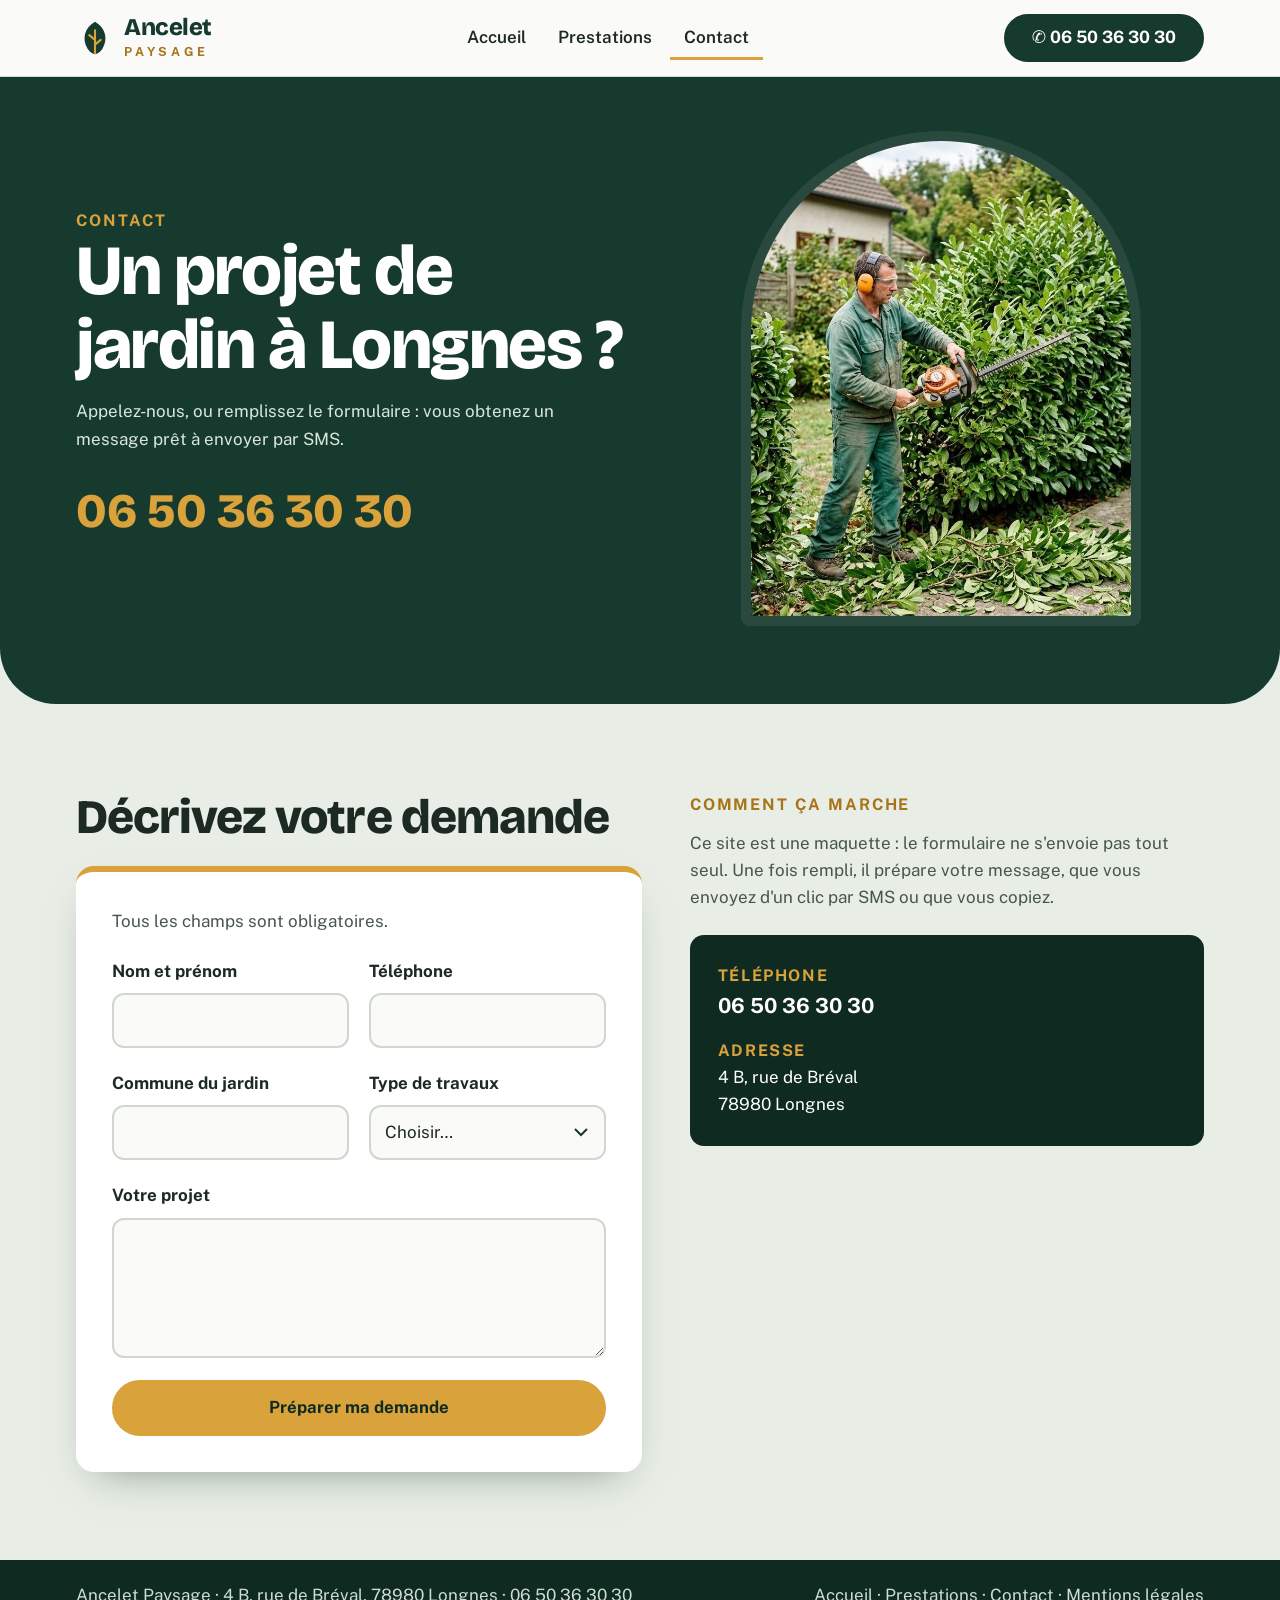
==== contact.html @ 377be5ec "Site complet : accueil, prestations, contact, mentions légales Co-Authored-By: Claude Sonnet 5.5 <no" ====
<!doctype html>
<html lang="fr">
<head>
<meta charset="utf-8">
<meta name="viewport" content="width=device-width, initial-scale=1">
<title>Contact | Ancelet Paysage, Longnes</title>
<meta name="description" content="Contactez Ancelet Paysage à Longnes (78) pour un projet de jardin : téléphone, adresse et formulaire de demande de devis.">
<meta name="robots" content="noindex, nofollow">
<link rel="icon" href="images/favicon.png">
<link rel="stylesheet" href="https://fonts.googleapis.com/css2?family=Bricolage+Grotesque:opsz,wght@12..96,500;12..96,700;12..96,800&family=Public+Sans:wght@400;600;700&display=swap">
<link rel="stylesheet" href="style.css">
</head>
<body>
<header>
  <div class="w bar">
    <a class="logo" href="https://webaunet.github.io/ancelet-paysage/" aria-label="Ancelet Paysage, retour à l'accueil"><svg viewBox="0 0 40 40" aria-hidden="true"><path d="M20 3C9 9 6 21 12 31c3 5 8 6 8 6s5-1 8-6c6-10 3-22-8-28z" fill="#173a2e"/><path d="M20 12v24M20 22l-6-5M20 27l6-5" stroke="#d9a23b" stroke-width="2.2" fill="none" stroke-linecap="round"/></svg><span><b>Ancelet</b><small>PAYSAGE</small></span></a>
    <nav id="menu" aria-label="Navigation principale"><ul><li><a href="index.html">Accueil</a></li><li><a href="prestations.html">Prestations</a></li><li><a href="contact.html" aria-current="page">Contact</a></li></ul></nav>
    <a class="btn tel" href="tel:+33650363030" aria-label="Appeler le 06 50 36 30 30">&#9990;<span class="num">&nbsp;06 50 36 30 30</span></a>
    <button class="burger" id="burger" aria-label="Ouvrir le menu" aria-expanded="false" aria-controls="menu"><span></span></button>
  </div>
</header>
<main>
  <section class="ph"><div class="w">
    <div><span class="eyebrow">Contact</span><h1>Un projet de jardin à Longnes ?</h1>
      <p>Appelez-nous, ou remplissez le formulaire : vous obtenez un message prêt à envoyer par SMS.</p>
      <a class="bigtel" href="tel:+33650363030">06 50 36 30 30</a></div>
    <div class="arche" style="max-width:380px;justify-self:center"><img src="images/taille-haies.jpg" width="1200" height="896" alt="Jardinier équipé d'un casque anti-bruit qui taille une haie" style="object-position:40% 50%"></div></div></section>
  <section class="band court menthe"><div class="w formgrid">
    <div><h2 style="margin-bottom:24px">Décrivez votre demande</h2>
      <form id="form" class="fcard" novalidate>
        <p class="fintro">Tous les champs sont obligatoires.</p>
        <div class="row">
          <label for="nom">Nom et prénom<input id="nom" name="nom" autocomplete="name" required aria-describedby="e-nom"><span class="err" id="e-nom" role="alert"></span></label>
          <label for="tel">Téléphone<input id="tel" name="tel" type="tel" autocomplete="tel" inputmode="tel" required aria-describedby="e-tel"><span class="err" id="e-tel" role="alert"></span></label>
        </div>
        <div class="row">
          <label for="commune">Commune du jardin<input id="commune" name="commune" autocomplete="address-level2" required aria-describedby="e-commune"><span class="err" id="e-commune" role="alert"></span></label>
          <label for="type">Type de travaux<select id="type" name="type" required aria-describedby="e-type"><option value="">Choisir…</option><option>Création de jardin</option><option>Plantations</option><option>Taille de haies et d'arbustes</option><option>Entretien (tonte, désherbage)</option><option>Autre</option></select><span class="err" id="e-type" role="alert"></span></label>
        </div>
        <label for="msg">Votre projet<textarea id="msg" name="msg" required aria-describedby="e-msg"></textarea><span class="err" id="e-msg" role="alert"></span></label>
        <button class="btn big" type="submit">Préparer ma demande</button>
      </form></div>
    <div>
      <div class="recap" id="recap" hidden aria-live="polite">
        <h3>Votre demande est prête</h3>
        <pre id="recap-txt"></pre>
        <div class="actions">
          <a class="btn" id="b-sms" href="#">Envoyer par SMS</a>
          <button class="btn ghost" type="button" id="b-copy">Copier</button>
          <a class="btn ghost" href="tel:+33650363030">Appeler</a>
        </div>
        <div class="ok" id="ok" role="status"></div>
      </div>
      <div id="avant" class="head" style="margin:0 0 24px"><span class="eyebrow">Comment ça marche</span><p>Ce site est une maquette : le formulaire ne s'envoie pas tout seul. Une fois rempli, il prépare votre message, que vous envoyez d'un clic par SMS ou que vous copiez.</p></div>
      <address class="coord">
        <div><small>Téléphone</small><a href="tel:+33650363030">06 50 36 30 30</a></div>
        <div><small>Adresse</small>4 B, rue de Bréval<br>78980 Longnes</div>
      </address>
    </div></div></section>
</main>
<footer>
  <div class="w">
    <span>Ancelet Paysage · 4 B, rue de Bréval, 78980 Longnes · 06 50 36 30 30</span>
    <span><a href="index.html">Accueil</a> · <a href="prestations.html">Prestations</a> · <a href="contact.html">Contact</a> · <a href="mentions-legales.html">Mentions légales</a></span>
  </div>
</footer>
<script src="script.js"></script>
</body>
</html>
---- style.css ----
/* Concept : fenêtres en arche (portail de jardin) sur fond sapin, accent ocre, sections franches alternées */
:root{
  --sapin:#173a2e; --sapin-2:#0f2a21; --ocre:#d9a23b; --ocre-fonce:#a9731a; --menthe:#e8eee6; --craie:#fafbf8; --texte:#1d2a24; --doux:#47564d;
  --f-titre:'Bricolage Grotesque','Arial Narrow',system-ui,sans-serif; --f-texte:'Public Sans',system-ui,-apple-system,'Segoe UI',sans-serif;
  color-scheme:light;
}
*{box-sizing:border-box}
html{scroll-behavior:smooth;scroll-padding-top:84px}
body{margin:0;background:var(--craie);color:var(--texte);font-family:var(--f-texte);font-size:17px;line-height:1.6}
img{display:block;max-width:100%;height:auto}
a{color:inherit}
.w{width:100%;max-width:1160px;margin:0 auto;padding-left:max(16px,env(safe-area-inset-left,0px));padding-right:max(16px,env(safe-area-inset-right,0px))}
h1,h2,h3{font-family:var(--f-titre);font-weight:800;line-height:1.05;margin:0;text-wrap:balance;letter-spacing:-.02em}
h1{font-size:clamp(2.4rem,6vw,4.4rem)} h2{font-size:clamp(1.9rem,4vw,3rem)} h3{font-size:1.3rem;font-weight:700}
.eyebrow{font-size:1rem;font-weight:700;letter-spacing:.12em;text-transform:uppercase;color:var(--ocre-fonce)}
.btn{display:inline-flex;align-items:center;justify-content:center;min-height:48px;padding:0 26px;border-radius:999px;font:inherit;font-weight:700;text-decoration:none;border:2px solid var(--ocre);background:var(--ocre);color:var(--sapin-2);cursor:pointer}
.btn:hover{background:#ecb956;border-color:#ecb956}
.btn:focus-visible,a:focus-visible,button:focus-visible{outline:3px solid #fff;outline-offset:3px;box-shadow:0 0 0 6px var(--sapin-2)}
.btn.ghost{background:transparent;color:#fff;border-color:rgba(255,255,255,.6)}
.btn.ghost:hover{background:#fff;color:var(--sapin-2);border-color:#fff}
/* header */
header{position:sticky;top:env(safe-area-inset-top,0px);z-index:20;background:var(--craie);border-bottom:1px solid #d5ddd2}
body::before{content:"";position:fixed;inset:0 0 auto;height:env(safe-area-inset-top,0px);background:var(--craie);z-index:30}
.bar{display:flex;align-items:center;justify-content:space-between;gap:16px;min-height:76px;position:relative}
.logo{display:flex;align-items:center;gap:10px;text-decoration:none;color:var(--sapin)}
.logo svg{width:38px;height:38px;flex:none}
.logo b{display:block;font-family:var(--f-titre);font-weight:800;font-size:1.5rem;line-height:1;letter-spacing:-.02em}
.logo small{display:block;font-size:.78rem;font-weight:700;letter-spacing:.32em;color:var(--ocre-fonce);margin-top:3px}
nav ul{display:flex;gap:4px;list-style:none;margin:0;padding:0}
nav a{display:flex;align-items:center;min-height:44px;padding:0 14px;text-decoration:none;font-weight:600}
nav a:hover{color:var(--ocre-fonce)} nav a[aria-current="page"]{box-shadow:inset 0 -3px 0 var(--ocre)}
.btn.tel{background:var(--sapin);border-color:var(--sapin);color:#fff;white-space:nowrap}
.btn.tel:hover{background:var(--sapin-2);border-color:var(--sapin-2)}
.burger{display:none;width:48px;height:48px;border:2px solid var(--sapin);background:var(--craie);border-radius:12px;cursor:pointer;padding:0}
.burger span,.burger span::before,.burger span::after{display:block;width:22px;height:3px;background:var(--sapin);margin:0 auto;position:relative;content:"";border-radius:2px}
.burger span::before{position:absolute;top:-7px;left:0}.burger span::after{position:absolute;top:7px;left:0}
@media(max-width:980px){
  .burger{display:block}
  nav{position:absolute;left:0;right:0;top:100%;background:var(--craie);border-bottom:1px solid #d5ddd2;display:none}
  nav.open{display:block}
  nav ul{flex-direction:column;padding:8px max(16px,env(safe-area-inset-left,0px)) 16px}
  nav a{min-height:48px}
}
@media(max-width:560px){.tel .num{display:none}.btn.tel{padding:0 16px}}
/* hero */
.hero{background:var(--sapin);color:#fff;padding-block:72px 96px;overflow:hidden}
.hero .w{display:grid;grid-template-columns:1.1fr .9fr;gap:56px;align-items:center;min-height:min(78vh,680px)}
.hero p{font-size:1.15rem;max-width:32em;margin:20px 0 0;color:#dbe6dd}
.hero .eyebrow{color:var(--ocre)}
.cta{display:flex;flex-wrap:wrap;gap:12px;margin-top:32px}
.arche{border-radius:999px 999px 14px 14px;overflow:hidden;aspect-ratio:4/5;max-height:600px;width:100%;box-shadow:0 0 0 10px rgba(255,255,255,.08)}
.arche img{width:100%;height:100%;object-fit:cover;object-position:58% 50%}
/* courbes */
.arrondi{height:56px;background:var(--menthe);border-radius:56px 56px 0 0;margin-top:-56px;position:relative}
/* sections */
.band{padding-block:88px;display:flex;align-items:center;min-height:min(92vh,860px)}
.band>.w{width:100%}
.menthe{background:var(--menthe)}
.head{display:grid;gap:12px;max-width:40em;margin-bottom:44px}
.head p{margin:0;color:var(--doux)}
.grid{display:grid;grid-template-columns:repeat(auto-fit,minmax(240px,1fr));gap:24px}
.carte{display:flex;flex-direction:column;gap:16px;min-width:0}
.carte .arche{aspect-ratio:3/4;box-shadow:none;max-height:none}
.carte h3{margin-top:2px}
.carte p{margin:0;color:var(--doux);font-size:1rem}
/* approche */
.sapin{background:var(--sapin-2);color:#fff}
.approche{display:grid;grid-template-columns:.9fr 1.1fr;gap:56px;align-items:center}
.approche .photo{border-radius:14px;overflow:hidden;aspect-ratio:4/3}
.approche .photo img{width:100%;height:100%;object-fit:cover}
.approche .eyebrow{color:var(--ocre)}
.points{display:grid;gap:14px;margin:28px 0 0;padding:0;list-style:none}
.points li{display:grid;grid-template-columns:48px 1fr;gap:16px;align-items:start;background:rgba(255,255,255,.07);padding:18px 20px;border-radius:14px}
.points .num{display:grid;place-items:center;width:48px;height:48px;border-radius:50%;background:var(--ocre);color:var(--sapin-2);font-family:var(--f-titre);font-weight:800;font-size:1.2rem}
.points strong{display:block;font-size:1.1rem}
.points p{margin:2px 0 0;color:#cfdcd2;font-size:1rem}
/* contact */
.contact{background:var(--ocre);color:var(--sapin-2);border-radius:56px 56px 0 0;margin-top:-56px;position:relative;z-index:2;padding-block:88px 72px}
.contact .box{display:grid;grid-template-columns:1.2fr 1fr;gap:40px;align-items:center}
.contact .eyebrow{color:var(--sapin-2)}
.contact p{margin:14px 0 0;max-width:30em}
.contact .btn{background:var(--sapin-2);border-color:var(--sapin-2);color:#fff}
.contact .btn:hover{background:#000;border-color:#000}
.coord{background:var(--craie);padding:28px;border-radius:14px;display:grid;gap:16px;font-style:normal}
.coord small{display:block;font-size:1rem;font-weight:700;letter-spacing:.1em;text-transform:uppercase;color:var(--ocre-fonce)}
.coord a{font-weight:700;font-size:1.3rem;text-decoration:none}
.coord a:hover{text-decoration:underline}
footer{background:var(--sapin-2);color:#cfdcd2}
footer .w{display:flex;flex-wrap:wrap;gap:8px 28px;align-items:center;justify-content:space-between;padding-block:22px}
@media(max-width:860px){
  .hero{padding-block:48px 80px}
  .hero .w,.approche,.contact .box{grid-template-columns:1fr;gap:36px;min-height:0}
  .arche{max-width:420px;aspect-ratio:4/4.6}
  .band{min-height:0;padding-block:64px}
}
@media(prefers-reduced-motion:reduce){html{scroll-behavior:auto}}

/* pages internes */
.ph{background:var(--sapin);color:#fff;padding-block:64px 88px;border-radius:0 0 56px 56px;position:relative;z-index:2}
.ph .w{display:grid;grid-template-columns:1.05fr 1fr;gap:48px;align-items:center}
.ph p{color:#dbe6dd;margin:16px 0 0;max-width:32em}
.ph .eyebrow{color:var(--ocre)}
.mosaic{display:grid;grid-template-columns:1.2fr 1fr;grid-template-rows:1fr 1fr;gap:12px;aspect-ratio:4/3.2}
.mosaic img{width:100%;height:100%;object-fit:cover}
.mosaic img:first-child{grid-row:span 2;border-radius:999px 999px 14px 14px}
.mosaic img:nth-child(2){border-radius:14px 14px 14px 80px}
.mosaic img:nth-child(3){border-radius:80px 14px 14px 14px}
.bigtel{display:block;font-family:var(--f-titre);font-weight:800;font-size:clamp(1.9rem,5vw,3rem);text-decoration:none;margin-top:20px;overflow-wrap:anywhere;color:var(--ocre)}
.bigtel:hover{color:#fff}
.detail{display:grid;grid-template-columns:1fr 1fr;gap:56px;align-items:center}
.detail.rev>:first-child{order:2}
.detail .photo{border-radius:14px 14px 14px 140px;overflow:hidden;aspect-ratio:4/3}
.detail.rev .photo{border-radius:14px 14px 140px 14px}
.detail .photo img{width:100%;height:100%;object-fit:cover}
.liste{margin:22px 0 0;padding:0;list-style:none;display:grid;gap:14px}
.liste li{padding-left:30px;position:relative;color:var(--doux)}
.liste li::before{content:"";position:absolute;left:0;top:.45em;width:14px;height:14px;border-radius:50% 50% 50% 0;background:var(--ocre);transform:rotate(-45deg)}
.liste strong{color:var(--texte)}
.sapin .liste li{color:#cfdcd2}.sapin .liste strong{color:#fff}
.band.court{min-height:0}
.fcard{background:#fff;border-radius:18px;padding:36px;box-shadow:0 18px 40px -22px rgba(15,42,33,.5);border-top:6px solid var(--ocre);display:grid;gap:22px}
.fintro{margin:0;color:var(--doux)}
.row{display:grid;grid-template-columns:1fr 1fr;gap:20px;align-items:start}
.fcard label{font-weight:700;display:grid;gap:8px;align-content:start}
.fcard input,.fcard select,.fcard textarea{font:inherit;font-weight:400;padding:12px 14px;border:2px solid #cfd8cc;border-radius:12px;background:var(--craie);color:var(--texte);min-height:52px;width:100%;transition:border-color .15s,box-shadow .15s,background .15s}
.fcard textarea{min-height:140px;resize:vertical}
.fcard input:hover,.fcard select:hover,.fcard textarea:hover{border-color:var(--ocre)}
.fcard input:focus-visible,.fcard select:focus-visible,.fcard textarea:focus-visible{outline:none;border-color:var(--sapin);background:#fff;box-shadow:0 0 0 4px rgba(217,162,59,.4)}
.fcard select{appearance:none;padding-right:44px;background-image:url("data:image/svg+xml,%3Csvg xmlns='http://www.w3.org/2000/svg' width='14' height='9' viewBox='0 0 14 9'%3E%3Cpath d='M1 1l6 6 6-6' fill='none' stroke='%23173a2e' stroke-width='2'/%3E%3C/svg%3E");background-repeat:no-repeat;background-position:right 16px center}
.err{color:#9b1c1c;font-weight:600}.err:empty{display:none}
.fcard [aria-invalid="true"]{border-color:#9b1c1c;background:#fdf3f3}
.btn.big{min-height:56px;font-size:1.05rem;width:100%}
.btn.sapinbtn{background:var(--sapin);border-color:var(--sapin);color:#fff}.btn.sapinbtn:hover{background:var(--sapin-2)}
.recap{background:var(--sapin-2);color:#fff;border-radius:18px;padding:28px;display:grid;gap:16px}
.recap pre{margin:0;white-space:pre-wrap;font:inherit;background:rgba(255,255,255,.08);padding:16px;border-radius:12px;overflow-wrap:anywhere}
.actions{display:flex;flex-wrap:wrap;gap:10px}
.ok{color:var(--ocre);font-weight:700;min-height:1.5em}
.formgrid{display:grid;grid-template-columns:1.1fr 1fr;gap:48px;align-items:start}
.legal{max-width:760px}
.legal h2{font-size:1.5rem;margin:40px 0 12px}
.legal p{color:var(--doux)}
.legal .manque{background:var(--menthe);padding:14px 18px;border-radius:12px;color:var(--texte)}
[hidden]{display:none!important}
.menthe .coord{background:var(--sapin-2);color:#fff}.menthe .coord small{color:var(--ocre)}
@media(max-width:860px){.ph .w,.detail,.formgrid{grid-template-columns:1fr;gap:32px}.detail.rev>:first-child{order:0}}
@media(max-width:560px){.row{grid-template-columns:1fr}.fcard{padding:24px 20px}}
.ph+.band{margin-top:-56px;padding-top:144px}
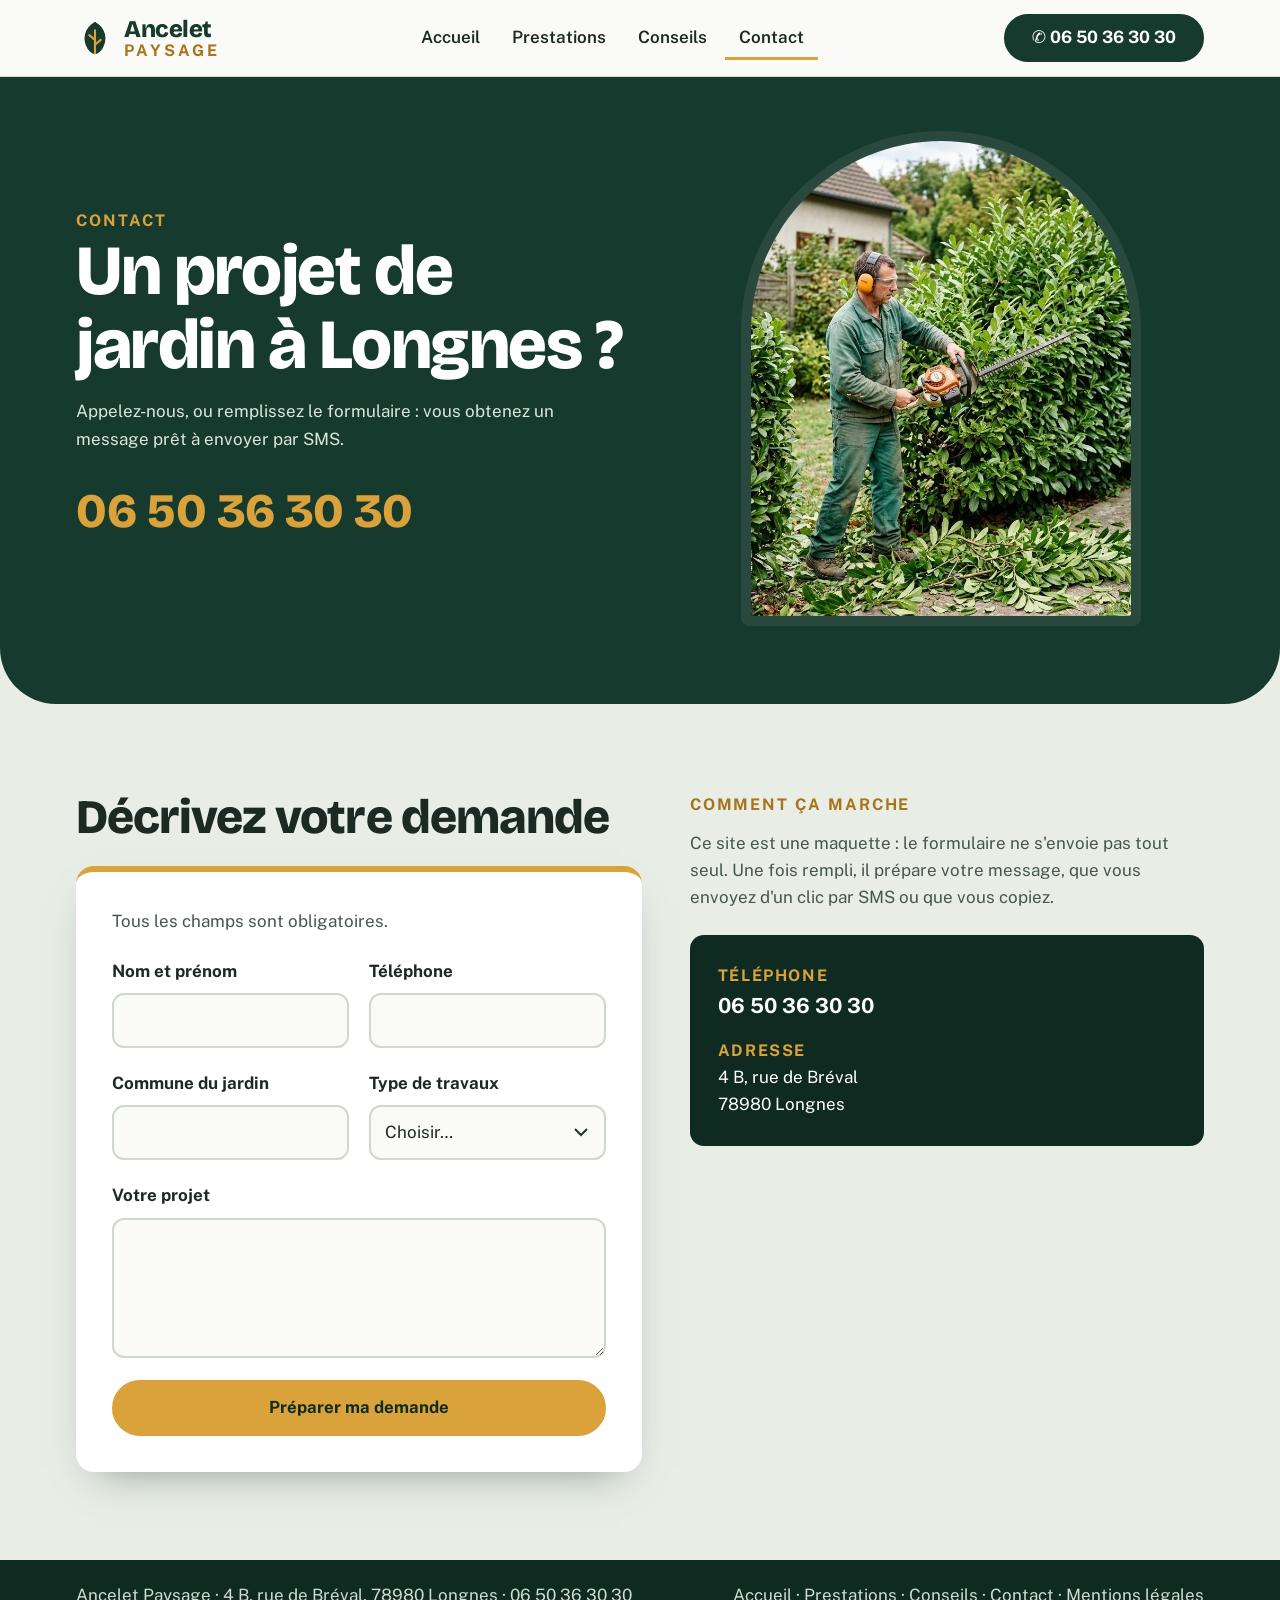
==== commit 3ac0b1f0: "Page Conseils du jardinier, bande saisons et animations légères Co-Authored-By: Claude Sonnet 5.5 <n" ====
--- a/contact.html
+++ b/contact.html
@@ -14,7 +14,7 @@
 <header>
   <div class="w bar">
     <a class="logo" href="https://webaunet.github.io/ancelet-paysage/" aria-label="Ancelet Paysage, retour à l'accueil"><svg viewBox="0 0 40 40" aria-hidden="true"><path d="M20 3C9 9 6 21 12 31c3 5 8 6 8 6s5-1 8-6c6-10 3-22-8-28z" fill="#173a2e"/><path d="M20 12v24M20 22l-6-5M20 27l6-5" stroke="#d9a23b" stroke-width="2.2" fill="none" stroke-linecap="round"/></svg><span><b>Ancelet</b><small>PAYSAGE</small></span></a>
-    <nav id="menu" aria-label="Navigation principale"><ul><li><a href="index.html">Accueil</a></li><li><a href="prestations.html">Prestations</a></li><li><a href="contact.html" aria-current="page">Contact</a></li></ul></nav>
+    <nav id="menu" aria-label="Navigation principale"><ul><li><a href="index.html">Accueil</a></li><li><a href="prestations.html">Prestations</a></li><li><a href="conseils.html">Conseils</a></li><li><a href="contact.html" aria-current="page">Contact</a></li></ul></nav>
     <a class="btn tel" href="tel:+33650363030" aria-label="Appeler le 06 50 36 30 30">&#9990;<span class="num">&nbsp;06 50 36 30 30</span></a>
     <button class="burger" id="burger" aria-label="Ouvrir le menu" aria-expanded="false" aria-controls="menu"><span></span></button>
   </div>
@@ -61,7 +61,7 @@
 <footer>
   <div class="w">
     <span>Ancelet Paysage · 4 B, rue de Bréval, 78980 Longnes · 06 50 36 30 30</span>
-    <span><a href="index.html">Accueil</a> · <a href="prestations.html">Prestations</a> · <a href="contact.html">Contact</a> · <a href="mentions-legales.html">Mentions légales</a></span>
+    <span><a href="index.html">Accueil</a> · <a href="prestations.html">Prestations</a> · <a href="conseils.html">Conseils</a> · <a href="contact.html">Contact</a> · <a href="mentions-legales.html">Mentions légales</a></span>
   </div>
 </footer>
 <script src="script.js"></script>
--- a/style.css
+++ b/style.css
@@ -25,7 +25,7 @@
 .logo{display:flex;align-items:center;gap:10px;text-decoration:none;color:var(--sapin)}
 .logo svg{width:38px;height:38px;flex:none}
 .logo b{display:block;font-family:var(--f-titre);font-weight:800;font-size:1.5rem;line-height:1;letter-spacing:-.02em}
-.logo small{display:block;font-size:.78rem;font-weight:700;letter-spacing:.32em;color:var(--ocre-fonce);margin-top:3px}
+.logo small{display:block;font-size:1rem;font-weight:700;letter-spacing:.2em;color:var(--ocre-fonce);margin-top:2px;line-height:1}
 nav ul{display:flex;gap:4px;list-style:none;margin:0;padding:0}
 nav a{display:flex;align-items:center;min-height:44px;padding:0 14px;text-decoration:none;font-weight:600}
 nav a:hover{color:var(--ocre-fonce)} nav a[aria-current="page"]{box-shadow:inset 0 -3px 0 var(--ocre)}
@@ -145,3 +145,27 @@
 @media(max-width:860px){.ph .w,.detail,.formgrid{grid-template-columns:1fr;gap:32px}.detail.rev>:first-child{order:0}}
 @media(max-width:560px){.row{grid-template-columns:1fr}.fcard{padding:24px 20px}}
 .ph+.band{margin-top:-56px;padding-top:144px}
+
+/* finitions */
+.craie{background:var(--craie)}
+.saisons{display:grid;grid-template-columns:repeat(auto-fit,minmax(230px,1fr));gap:20px}
+.saison{border-radius:18px;padding:26px;display:grid;gap:10px;align-content:start;color:var(--sapin-2);transition:transform .25s,box-shadow .25s}
+.saison:hover{transform:translateY(-4px);box-shadow:0 18px 30px -20px rgba(15,42,33,.55)}
+.saison h3{font-size:1.5rem}
+.saison p{margin:0;font-size:1rem}
+.saison .liste li{color:var(--sapin-2)}
+.saison .liste li::before{background:var(--sapin)}
+.saisons.grand{grid-template-columns:repeat(auto-fit,minmax(260px,1fr))}
+.s-pr{background:#d3e6b8}.s-et{background:#f6e0a6}.s-au{background:#f0c9a4}.s-hi{background:#cfdfeb}
+.pastille{display:grid;place-items:center;width:56px;height:56px;border-radius:50%;background:rgba(255,255,255,.7);color:var(--sapin)}
+.pastille svg{width:32px;height:32px}
+.carte .arche{transition:transform .3s}
+.carte .arche img{transition:transform .5s}
+.carte:hover .arche img{transform:scale(1.06)}
+.btn{transition:background .2s,transform .2s}
+.btn:hover{transform:translateY(-2px)}
+.rv{opacity:1;transform:none}
+.js .rv{transform:translateY(18px);transition:transform .6s ease,box-shadow .25s}
+.js .rv.vu{transform:none}
+.arche::after{content:none}
+@media(prefers-reduced-motion:reduce){.js .rv{transform:none;transition:none}.btn:hover,.saison:hover{transform:none}.carte:hover .arche img{transform:none}}
